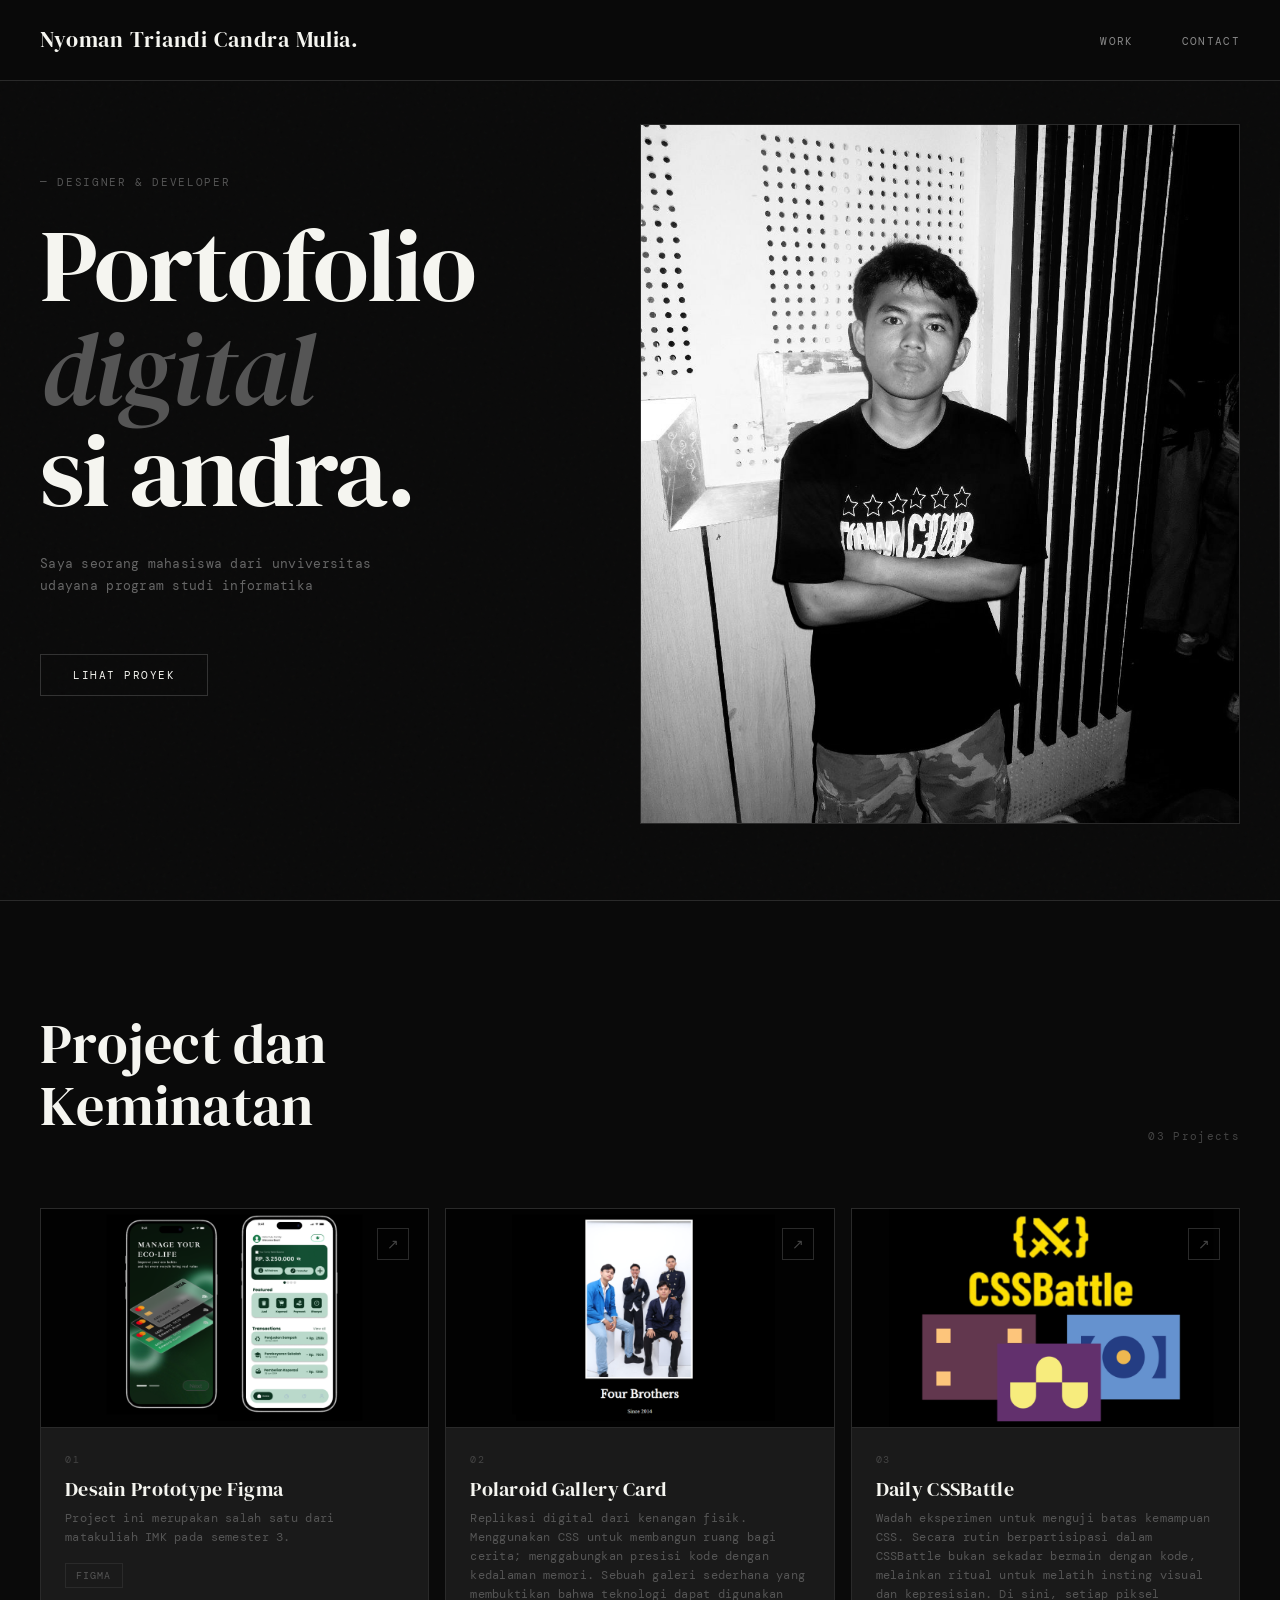
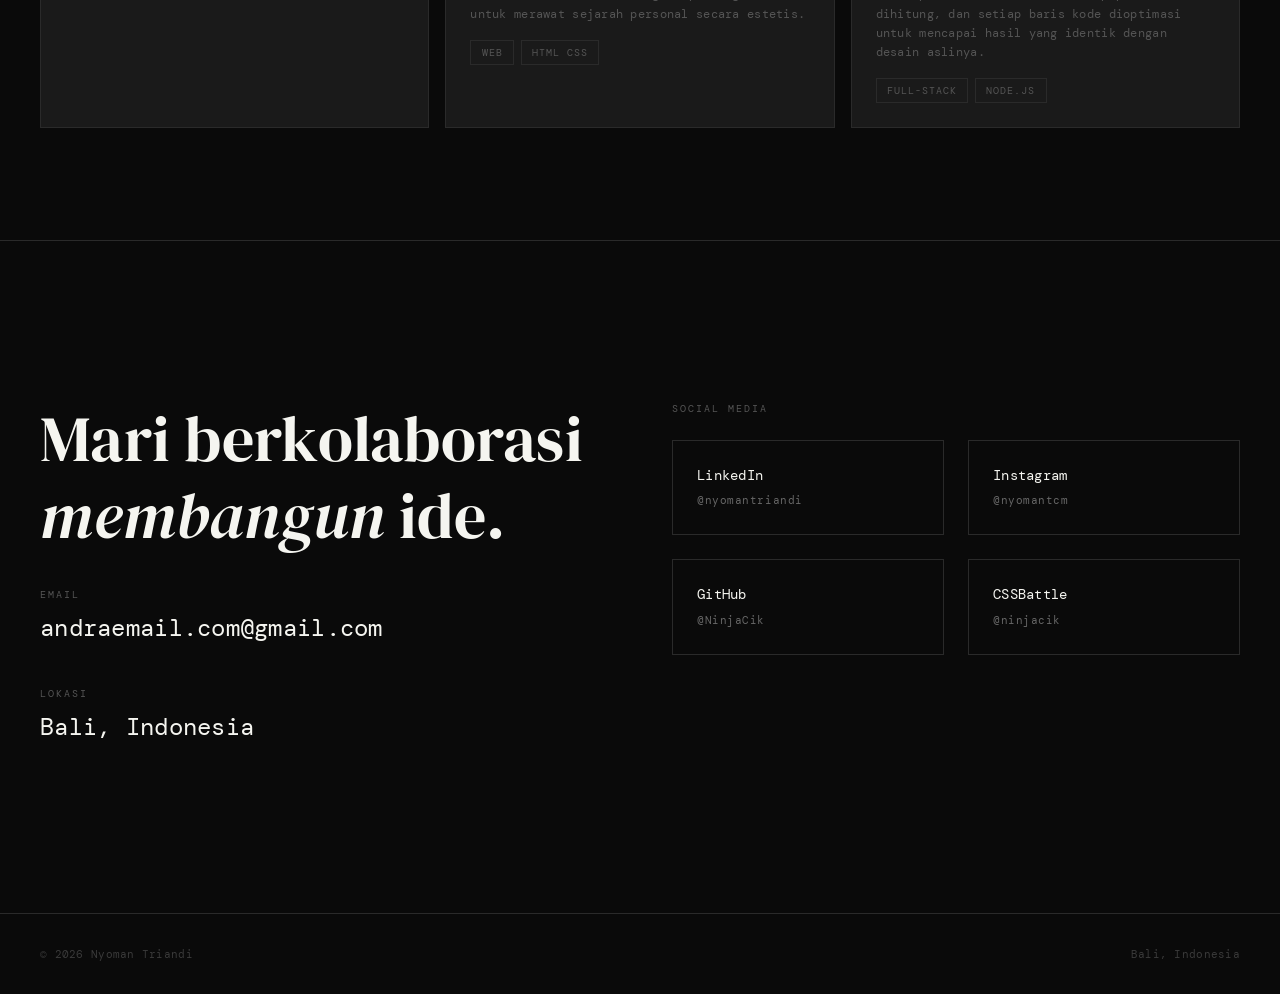
==== index.html @ 55aaa816 "Add files via upload" ====
<!DOCTYPE html>
<html lang="id">
<head>
  <meta charset="UTF-8" />
  <meta name="viewport" content="width=device-width, initial-scale=1.0"/>
  <title>Portfolio</title>
  <link rel="stylesheet" href="./style.css">
  <link href="https://cdn.jsdelivr.net/npm/bootstrap@5.3.3/dist/css/bootstrap.min.css" rel="stylesheet"/>
  <link href="https://fonts.googleapis.com/css2?family=DM+Serif+Display&family=DM+Mono:wght@300;400;500&display=swap" rel="stylesheet"/>
  <link rel="stylesheet" href="./style.css">
</head>
<body>

  <!-- ── NAVBAR ── -->
  <nav>
    <a href="#" class="nav-logo">Nyoman Triandi Candra Mulia.</a>
    <div class="nav-links">
      <a href="#projects">Work</a>
      <a href="#contact">contact</a>
    </div>
  </nav>

  <!-- ── HERO ── -->
  <section class="hero">
        <div class="d-flex align-items-end justify-content-between w-100">
            
            <div style="margin-bottom: 8rem; z-index: 2;"> 
            <div class="hero-number">— Designer & Developer</div>
            <h1 class="hero-title">
                Portofolio<br/>
                <em>digital</em><br/>
                si andra.
            </h1>
            <p class="hero-desc">
                Saya seorang mahasiswa dari unviversitas udayana program studi informatika
            </p>
            <a href="#projects" class="hero-cta">Lihat Proyek</a>
            </div>

            <div class="hero-photo-wrapper">
            <div class="photo-container">
                <img src="./image/profile.jpeg" alt="Foto Profil">
            </div>
            </div>
            
        </div>
        
        <div class="hero-line"></div>
    </section>
  <!-- ── PROJECTS ── -->
  <section id="projects">
    <!-- <div class="section-label">Selected Work</div> -->

    <div class="projects-header">
      <h2 class="projects-title">Project dan <br/>Keminatan</h2>
      <span class="projects-count">03 Projects</span>
    </div>

    <div class="row g-3">

      <!-- ── CARD 1 ── -->
      <div class="col-12 col-md-6 col-lg-4">
        <div class="project-card h-100">
          <div class="project-thumb">
            <a href="https://www.figma.com/design/pIInnx1wC073t5f8nfw0IB/PROTOTYPE-IMK?node-id=0-1&t=OSRacsrpXIwAAgej-1"><img src="./image/project1.png" alt=""></a>
            <span class="thumb-label"></span>
          </div>
          <div class="project-body">
            <div class="project-index">01</div>
            <div class="project-name">Desain Prototype Figma</div>
            <p class="project-desc">Project ini merupakan salah satu dari matakuliah IMK pada semester 3.</p>
            <div class="project-tags">
              <span class="tag">FIGMA</span>
            </div>
          </div>
          <div class="project-arrow">↗</div>
        </div>
      </div>

      <!-- ── CARD 2 ── -->
      <div class="col-12 col-md-6 col-lg-4">

        <div class="project-card h-100">
          <div class="project-thumb">
            <a href="https://ninjacik.github.io/4Brothers/"><img src="./image/project2.png" alt=""></a>
            <span class="thumb-label"></span>
          </div>
          <div class="project-body">
            <div class="project-index">02</div>
            <div class="project-name">Polaroid Gallery Card</div>
            <p class="project-desc">Replikasi digital dari kenangan fisik. Menggunakan CSS untuk membangun ruang bagi cerita; menggabungkan presisi kode dengan kedalaman memori. Sebuah galeri sederhana yang membuktikan bahwa teknologi dapat digunakan untuk merawat sejarah personal secara estetis.</p>
            <div class="project-tags">
              <span class="tag">WEB</span>
              <span class="tag">HTML CSS</span>
            </div>
          </div>
          <div class="project-arrow">↗</div>
        </div>
      </div>

      <!-- ── CARD 3 ── -->
      <div class="col-12 col-md-6 col-lg-4">
        <div class="project-card h-100">
          <div class="project-thumb">
             <a href="https://cssbattle.dev/player/ninjacik"><img src="./image/project3.png" alt=""></a>
            <span class="thumb-label"></span>
          </div>
          <div class="project-body">
            <div class="project-index">03</div>
            <div class="project-name">Daily CSSBattle</div>
            <p class="project-desc">Wadah eksperimen untuk menguji batas kemampuan CSS. Secara rutin berpartisipasi dalam CSSBattle bukan sekadar bermain dengan kode, melainkan ritual untuk melatih insting visual dan kepresisian. Di sini, setiap piksel dihitung, dan setiap baris kode dioptimasi untuk mencapai hasil yang identik dengan desain aslinya.</p>
            <div class="project-tags">
              <span class="tag">Full-Stack</span>
              <span class="tag">Node.js</span>
            </div>
          </div>
          <div class="project-arrow">↗</div>
        </div>
      </div>

    </div><!-- /row -->
    <div></div>
  </section>

  <section id="contact">
    <!-- <div class="section-label">Connect</div> -->
    
    <div class="contact-wrapper">
      <div class="contact-info">
        <h2>Mari berkolaborasi<br><em>membangun</em> ide.</h2>
        <div class="contact-item">
          <div class="contact-label">Email</div>
          <a href="mailto:emailkamu@gmail.com" class="contact-link">andraemail.com@gmail.com</a>
        </div>
        <div class="contact-item">
          <div class="contact-label">Lokasi</div>
          <p class="contact-link" style="cursor: default;">Bali, Indonesia</p>
        </div>
      </div>

      <div class="social-links">
        <div class="contact-label" style="margin-bottom: 1.5rem;">Social Media</div>
        <div class="social-grid">
          <a href="https://www.linkedin.com/in/nyomantriandi/" target="_blank" class="social-box">
            <span class="social-name">LinkedIn</span>
            <span class="social-handle">@nyomantriandi</span>
          </a>
          <a href="https://Instagram.com/nyomantcm" target="_blank" class="social-box">
            <span class="social-name">Instagram</span>
            <span class="social-handle">@nyomantcm</span>
          </a>
          <a href="https://github.com/ninjacik" target="_blank" class="social-box">
            <span class="social-name">GitHub</span>
            <span class="social-handle">@NinjaCik</span>
          </a>
          <a href="https://cssbattle.dev/player/ninjacik" target="_blank" class="social-box" >
            <span class="social-name">CSSBattle</span>
            <span class="social-handle">@ninjacik</span>
          </a>
        </div>
      </div>
    </div>
  </section>

  <!-- ── FOOTER ── -->
  <footer>
    <span>© 2026 Nyoman Triandi</span>
    <span>Bali, Indonesia</span>
  </footer>

  <script src="https://cdn.jsdelivr.net/npm/bootstrap@5.3.3/dist/js/bootstrap.bundle.min.js"></script>
</body>
</html>
---- style.css ----
:root {
      --black: #0a0a0a;
      --white: #f5f5f0;
      --gray-soft: #1a1a1a;
      --gray-mid: #2e2e2e;
      --gray-line: #2a2a2a;
      --accent: #e8e8e0;
    }

    *, *::before, *::after { box-sizing: border-box; margin: 0; padding: 0; }

    html { scroll-behavior: smooth; }

    body {
      background-color: var(--black);
      color: var(--white);
      font-family: 'DM Mono', monospace;
      font-size: 14px;
      letter-spacing: 0.02em;
      overflow-x: hidden;
    }

    /* ── NOISE OVERLAY ── */
    body::before {
      content: '';
      position: fixed;
      inset: 0;
      background-image: url("data:image/svg+xml,%3Csvg viewBox='0 0 256 256' xmlns='http://www.w3.org/2000/svg'%3E%3Cfilter id='n'%3E%3CfeTurbulence type='fractalNoise' baseFrequency='0.9' numOctaves='4' stitchTiles='stitch'/%3E%3C/filter%3E%3Crect width='100%25' height='100%25' filter='url(%23n)' opacity='0.04'/%3E%3C/svg%3E");
      pointer-events: none;
      z-index: 0;
      opacity: 0.5;
    }

    /* ── NAVBAR ── */
    nav {
      position: fixed;
      top: 0; left: 0; right: 0;
      z-index: 100;
      padding: 1.5rem 2.5rem;
      display: flex;
      justify-content: space-between;
      align-items: center;
      border-bottom: 1px solid var(--gray-line);
      background: rgba(10,10,10,0.85);
      backdrop-filter: blur(12px);
    }

    .nav-logo {
      font-family: 'DM Serif Display', serif;
      font-size: 1.35rem;
      letter-spacing: 0.04em;
      color: var(--white);
      text-decoration: none;
    }

    .nav-links a {
      color: #888;
      text-decoration: none;
      font-size: 11px;
      letter-spacing: 0.12em;
      text-transform: uppercase;
      margin-left: 2.5rem;
      transition: color 0.2s;
    }
    .nav-links a:hover { color: var(--white); }

    /* ── HERO ── */
    .hero {
      min-height: 100vh;
      display: flex;
      align-items: center;
      padding: 7rem 2.5rem 4rem;
      position: relative;
    }
    
   /* Update CSS untuk Photo Section */
    .hero-photo-wrapper {
    flex: 1;
    display: flex;
    justify-content: flex-end;
    align-items: flex-end;
    height: 100%;
    }

    .photo-container {
    width: 100%;
    max-width: 600px; 
    height: 700px;    
    background: var(--gray-mid);
    position: relative;
    overflow: hidden;
    border: 1px solid var(--gray-line);
    transition: transform 0.5s ease;
    }

    .photo-container img {
    width: 100%;
    height: 100%;
    object-fit: cover;  
    filter: grayscale(1);
    transition: filter 0.5s ease, scale 0.5s ease;
    }

    .photo-container:hover img {
    filter: grayscale(0);
    scale: 1.05; 
    }

    
    @media (max-width: 992px) {
    .hero .d-flex {
        flex-direction: column;
        align-items: flex-start !important;
    }
    .hero-photo-wrapper {
        width: 100%;
        justify-content: center;
        margin-top: 3rem;
    }
    .photo-container {
        height: 450px;
    }
    }

    .hero-number {
      font-size: 11px;
      color: #555;
      letter-spacing: 0.15em;
      text-transform: uppercase;
      margin-bottom: 1.5rem;
    }

    .hero-title {
      font-family: 'DM Serif Display', serif;
      font-size: clamp(3rem, 8vw, 7rem);
      line-height: 1;
      letter-spacing: -0.02em;
      color: var(--white);
    }

    .hero-title em {
      font-style: italic;
      color: #555;
    }

    .hero-desc {
      max-width: 340px;
      color: #666;
      line-height: 1.7;
      margin-top: 2rem;
      font-size: 13px;
    }

    .hero-cta {
      display: inline-block;
      margin-top: 2.5rem;
      padding: 0.75rem 2rem;
      border: 1px solid #333;
      color: var(--white);
      font-size: 11px;
      letter-spacing: 0.14em;
      text-transform: uppercase;
      text-decoration: none;
      transition: background 0.2s, color 0.2s;
    }
    .hero-cta:hover { background: var(--white); color: var(--black); }

    .hero-line {
      position: absolute;
      right: 0; top: 50%;
      transform: translateY(-50%);
      width: 1px;
      height: 60%;
      background: linear-gradient(to bottom, transparent, #333, transparent);
    }

    /* ── SECTION HEADER ── */
    .section-label {
      font-size: 10px;
      letter-spacing: 0.2em;
      text-transform: uppercase;
      color: #444;
      display: flex;
      align-items: center;
      gap: 1rem;
      margin-bottom: 3rem;
    }
    .section-label::after {
      content: '';
      flex: 1;
      height: 1px;
      background: var(--gray-line);
    }

    /* ── PROJECTS ── */
    #projects {
      padding: 7rem 2.5rem;
      border-top: 1px solid var(--gray-line);
      position: relative;
      z-index: 1;
    }

    .projects-header {
      display: flex;
      justify-content: space-between;
      align-items: flex-end;
      margin-bottom: 4rem;
    }

    .projects-title {
      font-family: 'DM Serif Display', serif;
      font-size: clamp(2rem, 5vw, 3.5rem);
      line-height: 1.1;
    }

    .projects-count {
      font-size: 11px;
      color: #444;
      letter-spacing: 0.12em;
    }

    /* ── PROJECT CARD ── */
    .project-card {
      border: 1px solid var(--gray-line);
      background: var(--gray-soft);
      transition: border-color 0.3s, transform 0.3s;
      cursor: pointer;
      overflow: hidden;
      position: relative;
    }

    .project-card:hover {
      border-color: #555;
      transform: translateY(-4px);
    }

    .project-thumb {
      width: 100%;
      aspect-ratio: 16/9;
      background: var(--gray-mid);
      position: relative;
      overflow: hidden;
      display: flex;
      align-items: center;
      justify-content: center;
    }

    /* Placeholder grid pattern */
    .project-thumb::before {
      content: '';
      position: absolute;
      inset: 0;
      background-image:
        linear-gradient(rgba(255,255,255,0.03) 1px, transparent 1px),
        linear-gradient(90deg, rgba(255,255,255,0.03) 1px, transparent 1px);
      background-size: 32px 32px;
    }

    .thumb-label {
      font-size: 10px;
      letter-spacing: 0.2em;
      color: #333;
      text-transform: uppercase;
      position: relative;
      z-index: 1;
    }

    
    .project-thumb img {
      width: 100%;
      height: 100%;
      object-fit: cover;
      position: absolute;
      inset: 0;
      opacity: 1;
      transition: opacity 0.4s;
    }
    .project-card:hover .project-thumb img { opacity: 1; }

    .project-body {
      padding: 1.5rem;
      border-top: 1px solid var(--gray-line);
    }

    .project-index {
      font-size: 10px;
      color: #444;
      letter-spacing: 0.15em;
      margin-bottom: 0.6rem;
    }

    .project-name {
      font-family: 'DM Serif Display', serif;
      font-size: 1.25rem;
      color: var(--white);
      margin-bottom: 0.5rem;
      line-height: 1.2;
    }

    .project-desc {
      font-size: 12px;
      color: #555;
      line-height: 1.6;
      margin-bottom: 1rem;
    }

    .project-tags {
      display: flex;
      flex-wrap: wrap;
      gap: 0.4rem;
    }

    .tag {
      font-size: 10px;
      letter-spacing: 0.1em;
      text-transform: uppercase;
      padding: 0.25rem 0.65rem;
      border: 1px solid var(--gray-line);
      color: #555;
    }

    .project-arrow {
      position: absolute;
      top: 1.2rem; right: 1.2rem;
      width: 32px; height: 32px;
      border: 1px solid var(--gray-line);
      display: flex; align-items: center; justify-content: center;
      color: #444;
      font-size: 14px;
      transition: border-color 0.2s, color 0.2s;
    }
    .project-card:hover .project-arrow {
      border-color: var(--white);
      color: var(--white);
    }

    /* ── ADD PROJECT CTA ── */
    .add-project {
      border: 1px dashed #2a2a2a;
      aspect-ratio: auto;
      min-height: 280px;
      display: flex;
      flex-direction: column;
      align-items: center;
      justify-content: center;
      gap: 1rem;
      color: #333;
      cursor: pointer;
      transition: border-color 0.2s, color 0.2s;
      text-decoration: none;
    }
    .add-project:hover { border-color: #555; color: #777; }

    .add-icon {
      width: 40px; height: 40px;
      border: 1px solid #2a2a2a;
      display: flex; align-items: center; justify-content: center;
      font-size: 20px;
      transition: border-color 0.2s;
    }
    .add-project:hover .add-icon { border-color: #555; }

    .add-label {
      font-size: 10px;
      letter-spacing: 0.15em;
      text-transform: uppercase;
    }

    /* ── CONTACT SECTION ── */
    #contact {
      padding: 7rem 2.5rem;
      border-top: 1px solid var(--gray-line);
      background-color: var(--black);
    }

    .contact-wrapper {
      display: grid;
      grid-template-columns: 1fr 1fr;
      gap: 4rem;
      margin-top: 3rem;
    }

    .contact-info h2 {
      font-family: 'DM Serif Display', serif;
      font-size: clamp(2rem, 5vw, 4rem);
      margin-bottom: 2rem;
    }

    .contact-item {
      margin-bottom: 2.5rem;
    }

    .contact-label {
      font-size: 10px;
      text-transform: uppercase;
      letter-spacing: 0.2em;
      color: #555;
      margin-bottom: 0.5rem;
    }

    .contact-link {
      font-size: 1.5rem;
      color: var(--white);
      text-decoration: none;
      transition: opacity 0.2s;
      display: inline-block;
    }

    .contact-link:hover {
      opacity: 0.6;
    }

    .social-grid {
      display: grid;
      grid-template-columns: repeat(2, 1fr);
      gap: 1.5rem;
    }

    .social-box {
      border: 1px solid var(--gray-line);
      padding: 1.5rem;
      text-decoration: none;
      color: var(--white);
      transition: background 0.3s, border-color 0.3s;
    }

    .social-box:hover {
      background: var(--gray-soft);
      border-color: #555;
    }

    .social-name {
      display: block;
      font-size: 14px;
      margin-bottom: 0.2rem;
    }

    .social-handle {
      font-size: 11px;
      color: #666;
      letter-spacing: 0.05em;
    }

    @media (max-width: 768px) {
      .contact-wrapper { grid-template-columns: 1fr; gap: 2rem; }
    }

    /* ── FOOTER ── */
    footer {
      border-top: 1px solid var(--gray-line);
      padding: 2rem 2.5rem;
      display: flex;
      justify-content: space-between;
      align-items: center;
      font-size: 11px;
      color: #3a3a3a;
      position: relative;
      z-index: 1;
    }

    /* ── SCROLLBAR ── */
    ::-webkit-scrollbar { width: 4px; }
    ::-webkit-scrollbar-track { background: var(--black); }
    ::-webkit-scrollbar-thumb { background: #2a2a2a; }

    /* ── ANIMATE ON LOAD ── */
    @keyframes fadeUp {
      from { opacity: 0; transform: translateY(24px); }
      to   { opacity: 1; transform: translateY(0); }
    }
    .hero-number  { animation: fadeUp 0.6s ease both; animation-delay: 0.1s; }
    .hero-title   { animation: fadeUp 0.6s ease both; animation-delay: 0.25s; }
    .hero-desc    { animation: fadeUp 0.6s ease both; animation-delay: 0.4s; }
    .hero-cta     { animation: fadeUp 0.6s ease both; animation-delay: 0.55s; }

    @media (max-width: 576px) {
      nav { padding: 1.2rem 1.5rem; }
      .nav-links a { margin-left: 1.25rem; }
      #projects { padding: 5rem 1.5rem; }
      .projects-header { flex-direction: column; align-items: flex-start; gap: 0.5rem; }
    }
---- style.css ----
:root {
      --black: #0a0a0a;
      --white: #f5f5f0;
      --gray-soft: #1a1a1a;
      --gray-mid: #2e2e2e;
      --gray-line: #2a2a2a;
      --accent: #e8e8e0;
    }

    *, *::before, *::after { box-sizing: border-box; margin: 0; padding: 0; }

    html { scroll-behavior: smooth; }

    body {
      background-color: var(--black);
      color: var(--white);
      font-family: 'DM Mono', monospace;
      font-size: 14px;
      letter-spacing: 0.02em;
      overflow-x: hidden;
    }

    /* ── NOISE OVERLAY ── */
    body::before {
      content: '';
      position: fixed;
      inset: 0;
      background-image: url("data:image/svg+xml,%3Csvg viewBox='0 0 256 256' xmlns='http://www.w3.org/2000/svg'%3E%3Cfilter id='n'%3E%3CfeTurbulence type='fractalNoise' baseFrequency='0.9' numOctaves='4' stitchTiles='stitch'/%3E%3C/filter%3E%3Crect width='100%25' height='100%25' filter='url(%23n)' opacity='0.04'/%3E%3C/svg%3E");
      pointer-events: none;
      z-index: 0;
      opacity: 0.5;
    }

    /* ── NAVBAR ── */
    nav {
      position: fixed;
      top: 0; left: 0; right: 0;
      z-index: 100;
      padding: 1.5rem 2.5rem;
      display: flex;
      justify-content: space-between;
      align-items: center;
      border-bottom: 1px solid var(--gray-line);
      background: rgba(10,10,10,0.85);
      backdrop-filter: blur(12px);
    }

    .nav-logo {
      font-family: 'DM Serif Display', serif;
      font-size: 1.35rem;
      letter-spacing: 0.04em;
      color: var(--white);
      text-decoration: none;
    }

    .nav-links a {
      color: #888;
      text-decoration: none;
      font-size: 11px;
      letter-spacing: 0.12em;
      text-transform: uppercase;
      margin-left: 2.5rem;
      transition: color 0.2s;
    }
    .nav-links a:hover { color: var(--white); }

    /* ── HERO ── */
    .hero {
      min-height: 100vh;
      display: flex;
      align-items: center;
      padding: 7rem 2.5rem 4rem;
      position: relative;
    }
    
   /* Update CSS untuk Photo Section */
    .hero-photo-wrapper {
    flex: 1;
    display: flex;
    justify-content: flex-end;
    align-items: flex-end;
    height: 100%;
    }

    .photo-container {
    width: 100%;
    max-width: 600px; 
    height: 700px;    
    background: var(--gray-mid);
    position: relative;
    overflow: hidden;
    border: 1px solid var(--gray-line);
    transition: transform 0.5s ease;
    }

    .photo-container img {
    width: 100%;
    height: 100%;
    object-fit: cover;  
    filter: grayscale(1);
    transition: filter 0.5s ease, scale 0.5s ease;
    }

    .photo-container:hover img {
    filter: grayscale(0);
    scale: 1.05; 
    }

    
    @media (max-width: 992px) {
    .hero .d-flex {
        flex-direction: column;
        align-items: flex-start !important;
    }
    .hero-photo-wrapper {
        width: 100%;
        justify-content: center;
        margin-top: 3rem;
    }
    .photo-container {
        height: 450px;
    }
    }

    .hero-number {
      font-size: 11px;
      color: #555;
      letter-spacing: 0.15em;
      text-transform: uppercase;
      margin-bottom: 1.5rem;
    }

    .hero-title {
      font-family: 'DM Serif Display', serif;
      font-size: clamp(3rem, 8vw, 7rem);
      line-height: 1;
      letter-spacing: -0.02em;
      color: var(--white);
    }

    .hero-title em {
      font-style: italic;
      color: #555;
    }

    .hero-desc {
      max-width: 340px;
      color: #666;
      line-height: 1.7;
      margin-top: 2rem;
      font-size: 13px;
    }

    .hero-cta {
      display: inline-block;
      margin-top: 2.5rem;
      padding: 0.75rem 2rem;
      border: 1px solid #333;
      color: var(--white);
      font-size: 11px;
      letter-spacing: 0.14em;
      text-transform: uppercase;
      text-decoration: none;
      transition: background 0.2s, color 0.2s;
    }
    .hero-cta:hover { background: var(--white); color: var(--black); }

    .hero-line {
      position: absolute;
      right: 0; top: 50%;
      transform: translateY(-50%);
      width: 1px;
      height: 60%;
      background: linear-gradient(to bottom, transparent, #333, transparent);
    }

    /* ── SECTION HEADER ── */
    .section-label {
      font-size: 10px;
      letter-spacing: 0.2em;
      text-transform: uppercase;
      color: #444;
      display: flex;
      align-items: center;
      gap: 1rem;
      margin-bottom: 3rem;
    }
    .section-label::after {
      content: '';
      flex: 1;
      height: 1px;
      background: var(--gray-line);
    }

    /* ── PROJECTS ── */
    #projects {
      padding: 7rem 2.5rem;
      border-top: 1px solid var(--gray-line);
      position: relative;
      z-index: 1;
    }

    .projects-header {
      display: flex;
      justify-content: space-between;
      align-items: flex-end;
      margin-bottom: 4rem;
    }

    .projects-title {
      font-family: 'DM Serif Display', serif;
      font-size: clamp(2rem, 5vw, 3.5rem);
      line-height: 1.1;
    }

    .projects-count {
      font-size: 11px;
      color: #444;
      letter-spacing: 0.12em;
    }

    /* ── PROJECT CARD ── */
    .project-card {
      border: 1px solid var(--gray-line);
      background: var(--gray-soft);
      transition: border-color 0.3s, transform 0.3s;
      cursor: pointer;
      overflow: hidden;
      position: relative;
    }

    .project-card:hover {
      border-color: #555;
      transform: translateY(-4px);
    }

    .project-thumb {
      width: 100%;
      aspect-ratio: 16/9;
      background: var(--gray-mid);
      position: relative;
      overflow: hidden;
      display: flex;
      align-items: center;
      justify-content: center;
    }

    /* Placeholder grid pattern */
    .project-thumb::before {
      content: '';
      position: absolute;
      inset: 0;
      background-image:
        linear-gradient(rgba(255,255,255,0.03) 1px, transparent 1px),
        linear-gradient(90deg, rgba(255,255,255,0.03) 1px, transparent 1px);
      background-size: 32px 32px;
    }

    .thumb-label {
      font-size: 10px;
      letter-spacing: 0.2em;
      color: #333;
      text-transform: uppercase;
      position: relative;
      z-index: 1;
    }

    
    .project-thumb img {
      width: 100%;
      height: 100%;
      object-fit: cover;
      position: absolute;
      inset: 0;
      opacity: 1;
      transition: opacity 0.4s;
    }
    .project-card:hover .project-thumb img { opacity: 1; }

    .project-body {
      padding: 1.5rem;
      border-top: 1px solid var(--gray-line);
    }

    .project-index {
      font-size: 10px;
      color: #444;
      letter-spacing: 0.15em;
      margin-bottom: 0.6rem;
    }

    .project-name {
      font-family: 'DM Serif Display', serif;
      font-size: 1.25rem;
      color: var(--white);
      margin-bottom: 0.5rem;
      line-height: 1.2;
    }

    .project-desc {
      font-size: 12px;
      color: #555;
      line-height: 1.6;
      margin-bottom: 1rem;
    }

    .project-tags {
      display: flex;
      flex-wrap: wrap;
      gap: 0.4rem;
    }

    .tag {
      font-size: 10px;
      letter-spacing: 0.1em;
      text-transform: uppercase;
      padding: 0.25rem 0.65rem;
      border: 1px solid var(--gray-line);
      color: #555;
    }

    .project-arrow {
      position: absolute;
      top: 1.2rem; right: 1.2rem;
      width: 32px; height: 32px;
      border: 1px solid var(--gray-line);
      display: flex; align-items: center; justify-content: center;
      color: #444;
      font-size: 14px;
      transition: border-color 0.2s, color 0.2s;
    }
    .project-card:hover .project-arrow {
      border-color: var(--white);
      color: var(--white);
    }

    /* ── ADD PROJECT CTA ── */
    .add-project {
      border: 1px dashed #2a2a2a;
      aspect-ratio: auto;
      min-height: 280px;
      display: flex;
      flex-direction: column;
      align-items: center;
      justify-content: center;
      gap: 1rem;
      color: #333;
      cursor: pointer;
      transition: border-color 0.2s, color 0.2s;
      text-decoration: none;
    }
    .add-project:hover { border-color: #555; color: #777; }

    .add-icon {
      width: 40px; height: 40px;
      border: 1px solid #2a2a2a;
      display: flex; align-items: center; justify-content: center;
      font-size: 20px;
      transition: border-color 0.2s;
    }
    .add-project:hover .add-icon { border-color: #555; }

    .add-label {
      font-size: 10px;
      letter-spacing: 0.15em;
      text-transform: uppercase;
    }

    /* ── CONTACT SECTION ── */
    #contact {
      padding: 7rem 2.5rem;
      border-top: 1px solid var(--gray-line);
      background-color: var(--black);
    }

    .contact-wrapper {
      display: grid;
      grid-template-columns: 1fr 1fr;
      gap: 4rem;
      margin-top: 3rem;
    }

    .contact-info h2 {
      font-family: 'DM Serif Display', serif;
      font-size: clamp(2rem, 5vw, 4rem);
      margin-bottom: 2rem;
    }

    .contact-item {
      margin-bottom: 2.5rem;
    }

    .contact-label {
      font-size: 10px;
      text-transform: uppercase;
      letter-spacing: 0.2em;
      color: #555;
      margin-bottom: 0.5rem;
    }

    .contact-link {
      font-size: 1.5rem;
      color: var(--white);
      text-decoration: none;
      transition: opacity 0.2s;
      display: inline-block;
    }

    .contact-link:hover {
      opacity: 0.6;
    }

    .social-grid {
      display: grid;
      grid-template-columns: repeat(2, 1fr);
      gap: 1.5rem;
    }

    .social-box {
      border: 1px solid var(--gray-line);
      padding: 1.5rem;
      text-decoration: none;
      color: var(--white);
      transition: background 0.3s, border-color 0.3s;
    }

    .social-box:hover {
      background: var(--gray-soft);
      border-color: #555;
    }

    .social-name {
      display: block;
      font-size: 14px;
      margin-bottom: 0.2rem;
    }

    .social-handle {
      font-size: 11px;
      color: #666;
      letter-spacing: 0.05em;
    }

    @media (max-width: 768px) {
      .contact-wrapper { grid-template-columns: 1fr; gap: 2rem; }
    }

    /* ── FOOTER ── */
    footer {
      border-top: 1px solid var(--gray-line);
      padding: 2rem 2.5rem;
      display: flex;
      justify-content: space-between;
      align-items: center;
      font-size: 11px;
      color: #3a3a3a;
      position: relative;
      z-index: 1;
    }

    /* ── SCROLLBAR ── */
    ::-webkit-scrollbar { width: 4px; }
    ::-webkit-scrollbar-track { background: var(--black); }
    ::-webkit-scrollbar-thumb { background: #2a2a2a; }

    /* ── ANIMATE ON LOAD ── */
    @keyframes fadeUp {
      from { opacity: 0; transform: translateY(24px); }
      to   { opacity: 1; transform: translateY(0); }
    }
    .hero-number  { animation: fadeUp 0.6s ease both; animation-delay: 0.1s; }
    .hero-title   { animation: fadeUp 0.6s ease both; animation-delay: 0.25s; }
    .hero-desc    { animation: fadeUp 0.6s ease both; animation-delay: 0.4s; }
    .hero-cta     { animation: fadeUp 0.6s ease both; animation-delay: 0.55s; }

    @media (max-width: 576px) {
      nav { padding: 1.2rem 1.5rem; }
      .nav-links a { margin-left: 1.25rem; }
      #projects { padding: 5rem 1.5rem; }
      .projects-header { flex-direction: column; align-items: flex-start; gap: 0.5rem; }
    }
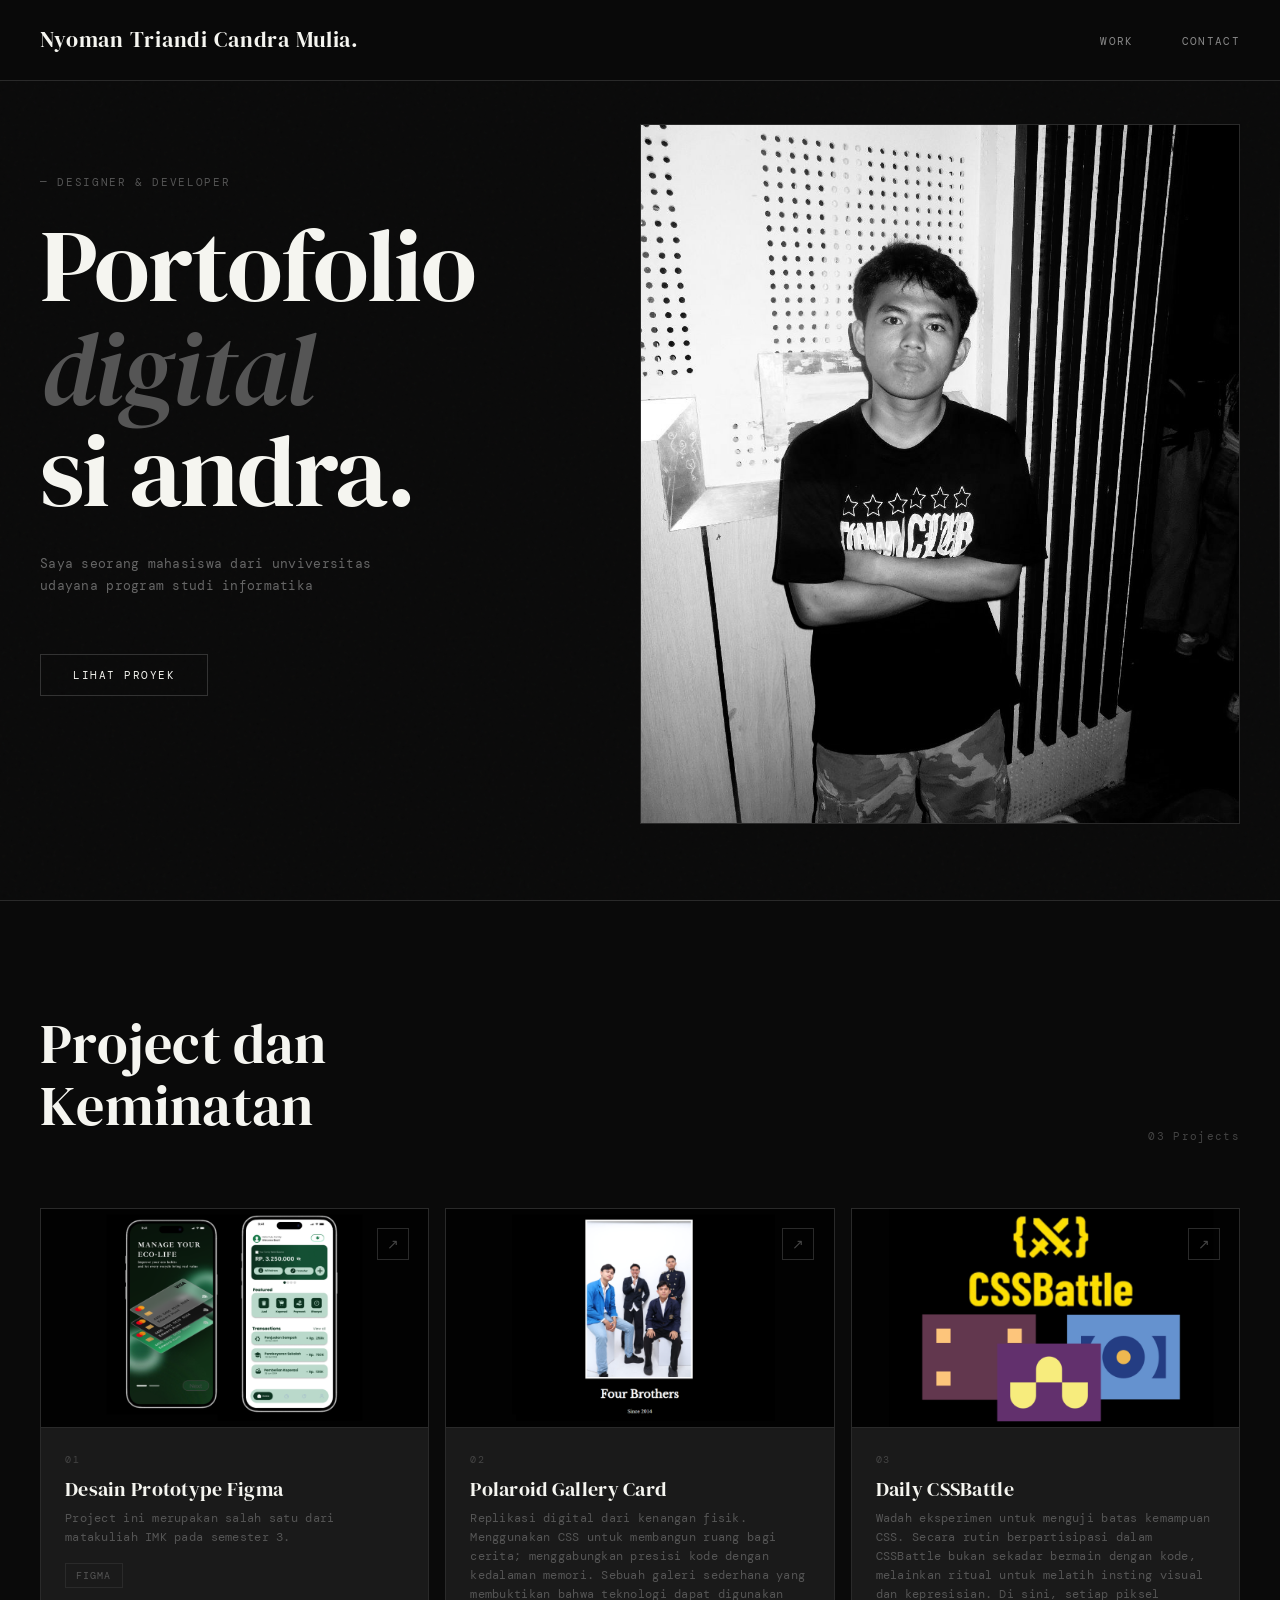
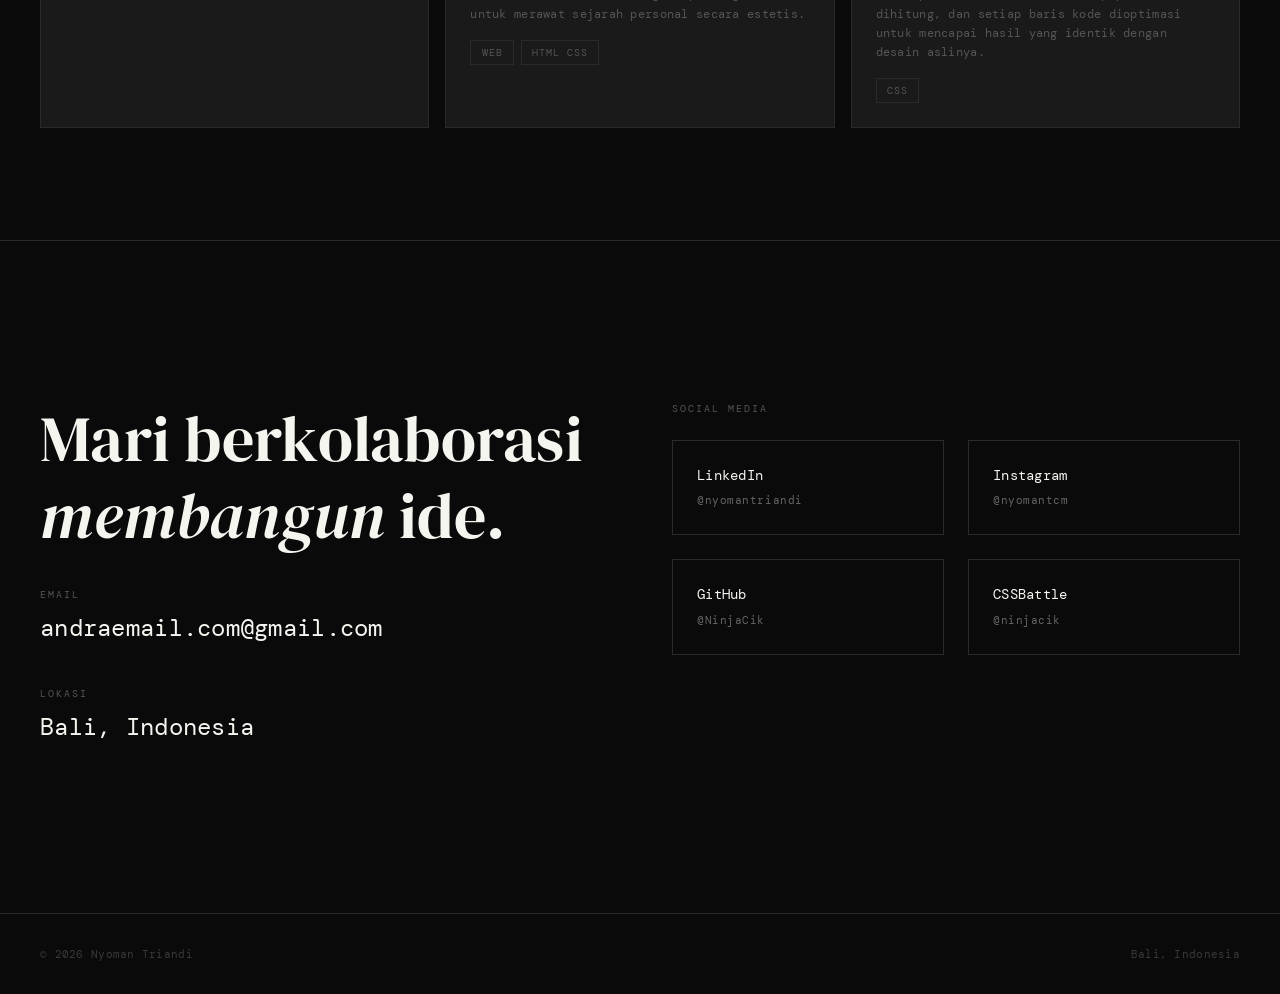
==== commit 8c2b2f1f: "Fix HTML formatting and structure" ====
--- a/index.html
+++ b/index.html
@@ -110,8 +110,7 @@
             <div class="project-name">Daily CSSBattle</div>
             <p class="project-desc">Wadah eksperimen untuk menguji batas kemampuan CSS. Secara rutin berpartisipasi dalam CSSBattle bukan sekadar bermain dengan kode, melainkan ritual untuk melatih insting visual dan kepresisian. Di sini, setiap piksel dihitung, dan setiap baris kode dioptimasi untuk mencapai hasil yang identik dengan desain aslinya.</p>
             <div class="project-tags">
-              <span class="tag">Full-Stack</span>
-              <span class="tag">Node.js</span>
+              <span class="tag">CSS</span>
             </div>
           </div>
           <div class="project-arrow">↗</div>
@@ -170,4 +169,4 @@
 
   <script src="https://cdn.jsdelivr.net/npm/bootstrap@5.3.3/dist/js/bootstrap.bundle.min.js"></script>
 </body>
-</html>+</html>
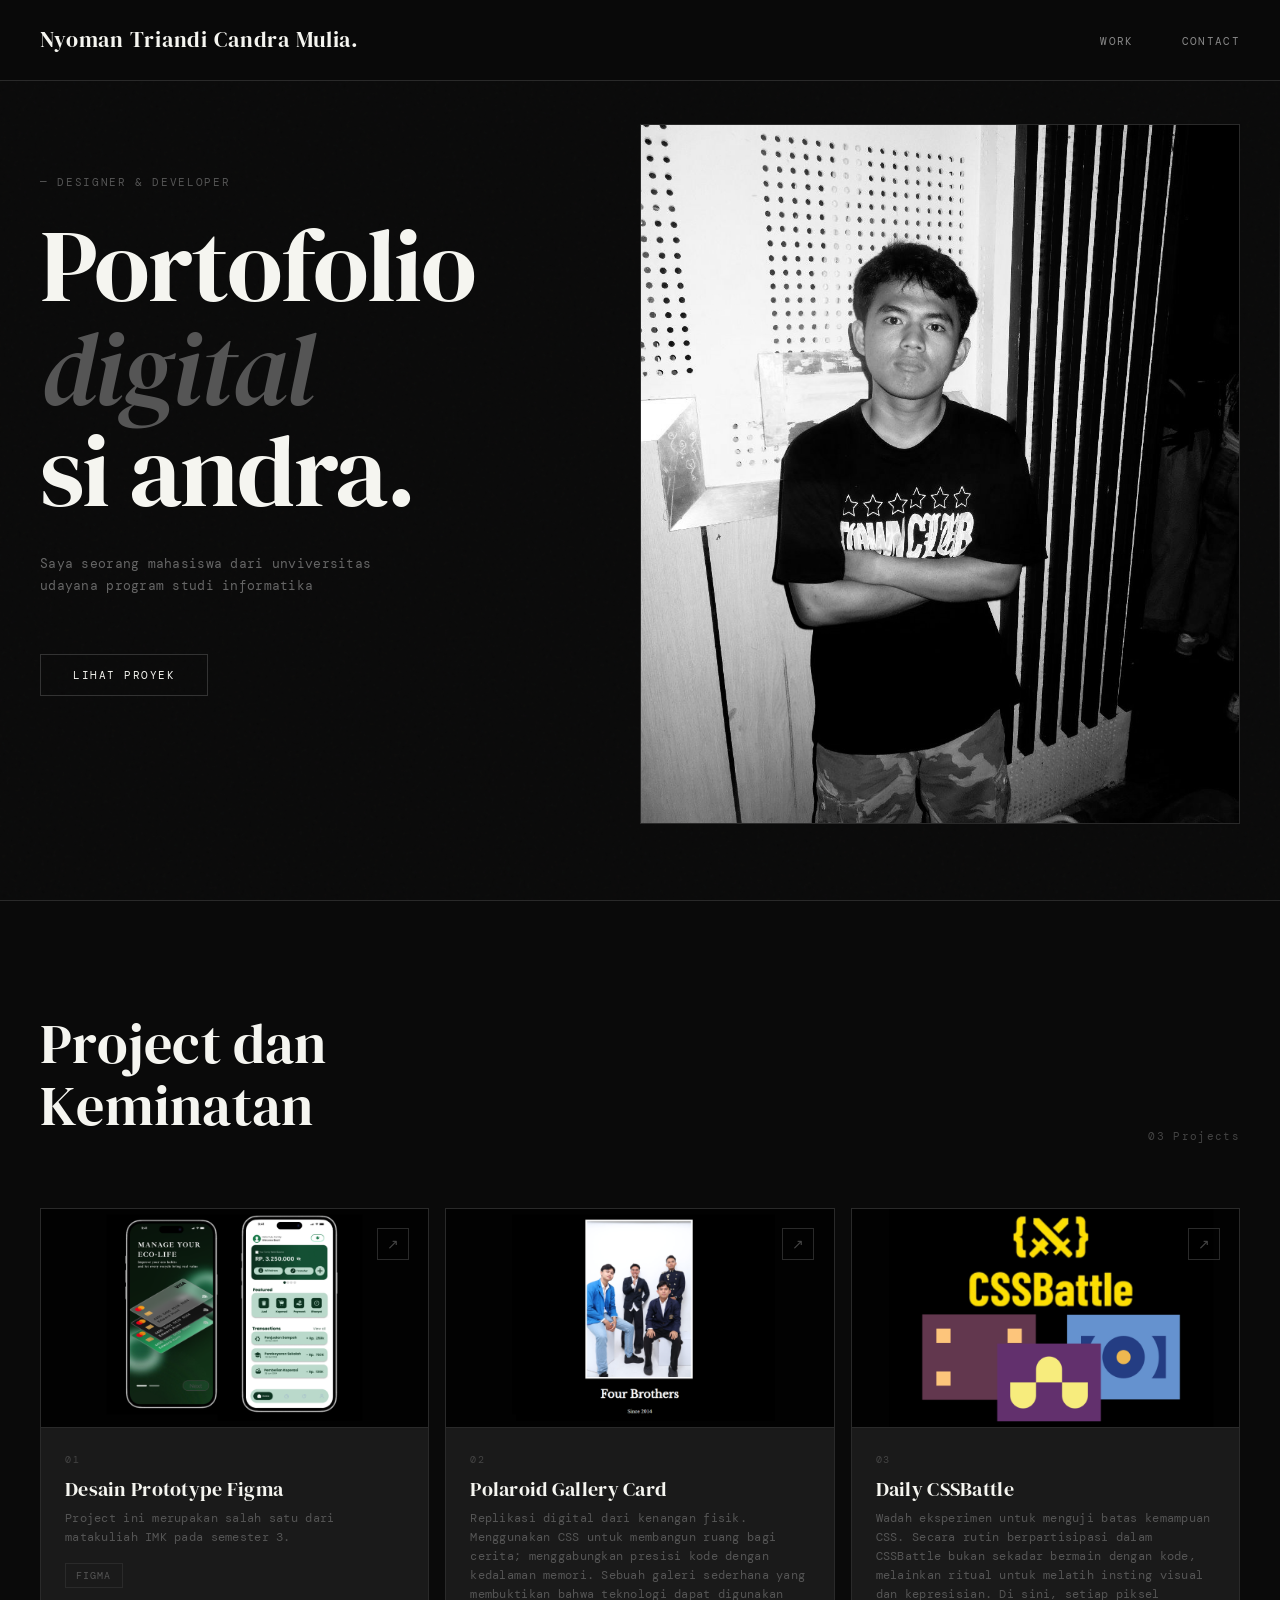
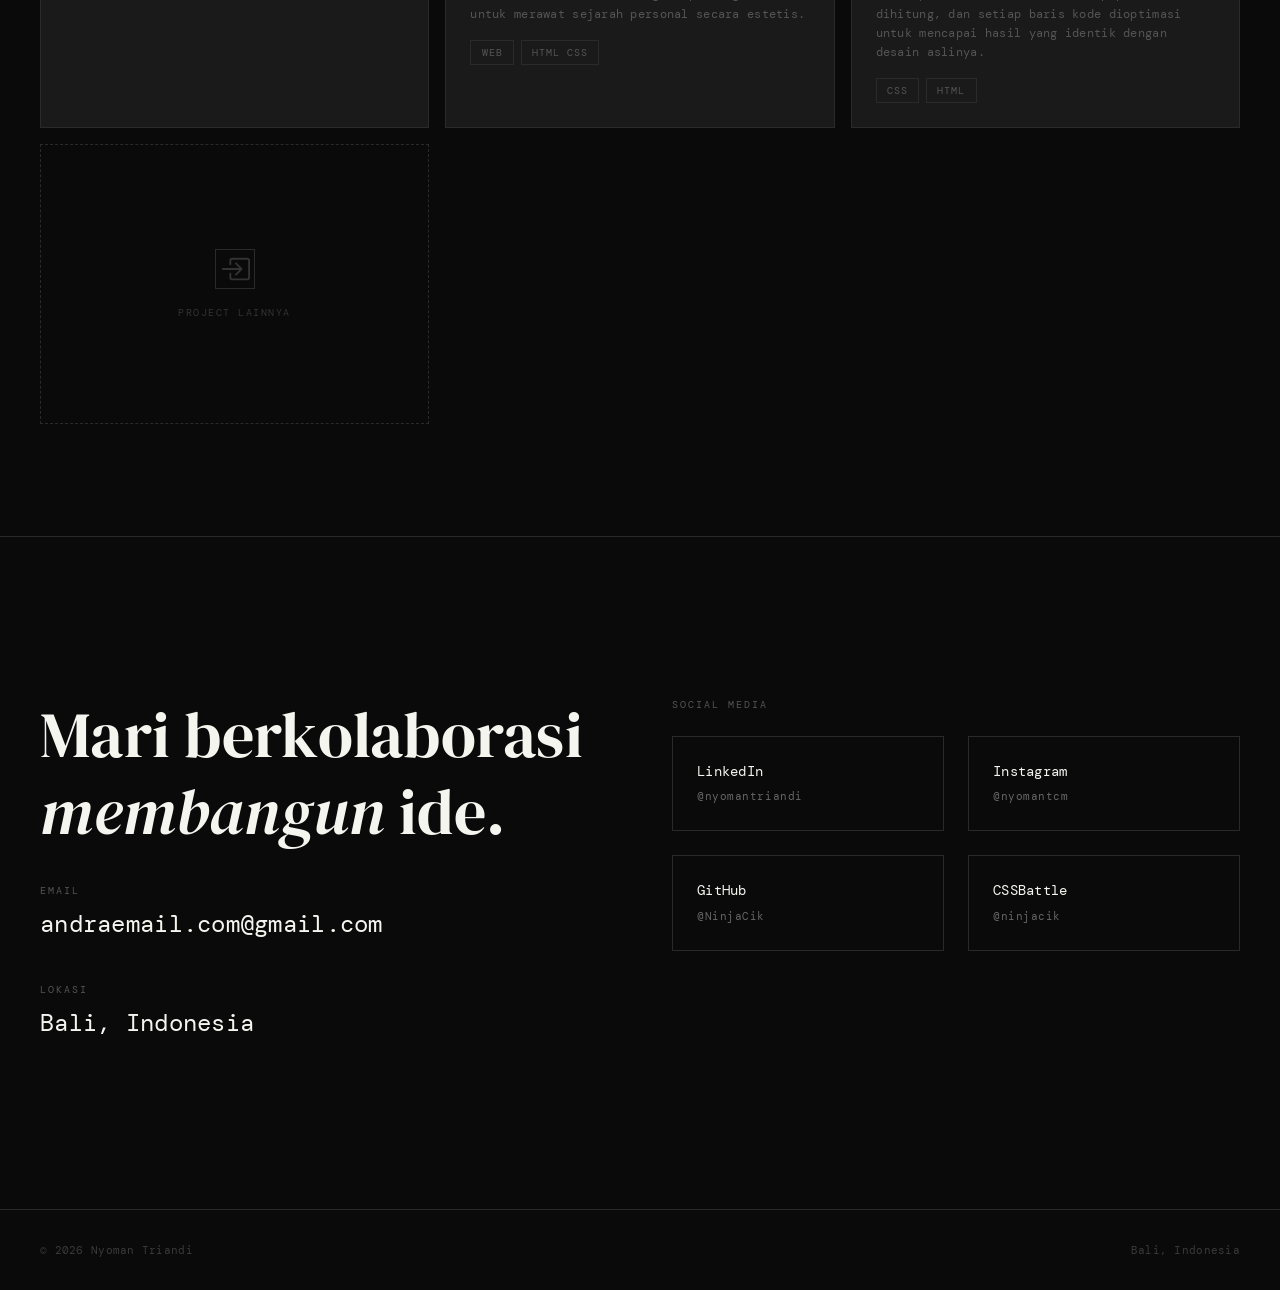
==== commit b9ec2df4: "Update index.html" ====
--- a/index.html
+++ b/index.html
@@ -16,7 +16,7 @@
     <a href="#" class="nav-logo">Nyoman Triandi Candra Mulia.</a>
     <div class="nav-links">
       <a href="#projects">Work</a>
-      <a href="#contact">contact</a>
+      <a href="#contact">Contact</a>
     </div>
   </nav>
 
@@ -111,10 +111,23 @@
             <p class="project-desc">Wadah eksperimen untuk menguji batas kemampuan CSS. Secara rutin berpartisipasi dalam CSSBattle bukan sekadar bermain dengan kode, melainkan ritual untuk melatih insting visual dan kepresisian. Di sini, setiap piksel dihitung, dan setiap baris kode dioptimasi untuk mencapai hasil yang identik dengan desain aslinya.</p>
             <div class="project-tags">
               <span class="tag">CSS</span>
+              <span class="tag">HTML</span>
             </div>
           </div>
           <div class="project-arrow">↗</div>
         </div>
+      </div>
+      
+       <div class="col-12 col-md-6 col-lg-4">
+        <a href="./tambahan.html" class="add-project">
+          <div class="add-icon">
+            <svg xmlns="http://www.w3.org/2000/svg" width="30" height="30" fill="currentColor" class="bi bi-box-arrow-in-right" viewBox="0 0 16 16">
+              <path fill-rule="evenodd" d="M6 3.5a.5.5 0 0 1 .5-.5h8a.5.5 0 0 1 .5.5v9a.5.5 0 0 1-.5.5h-8a.5.5 0 0 1-.5-.5v-2a.5.5 0 0 0-1 0v2A1.5 1.5 0 0 0 6.5 14h8a1.5 1.5 0 0 0 1.5-1.5v-9A1.5 1.5 0 0 0 14.5 2h-8A1.5 1.5 0 0 0 5 3.5v2a.5.5 0 0 0 1 0z"/>
+              <path fill-rule="evenodd" d="M11.854 8.354a.5.5 0 0 0 0-.708l-3-3a.5.5 0 1 0-.708.708L10.293 7.5H1.5a.5.5 0 0 0 0 1h8.793l-2.147 2.146a.5.5 0 0 0 .708.708z"/>
+            </svg>
+            </div>
+          <span class="add-label">Project Lainnya</span>
+        </a>
       </div>
 
     </div><!-- /row -->
